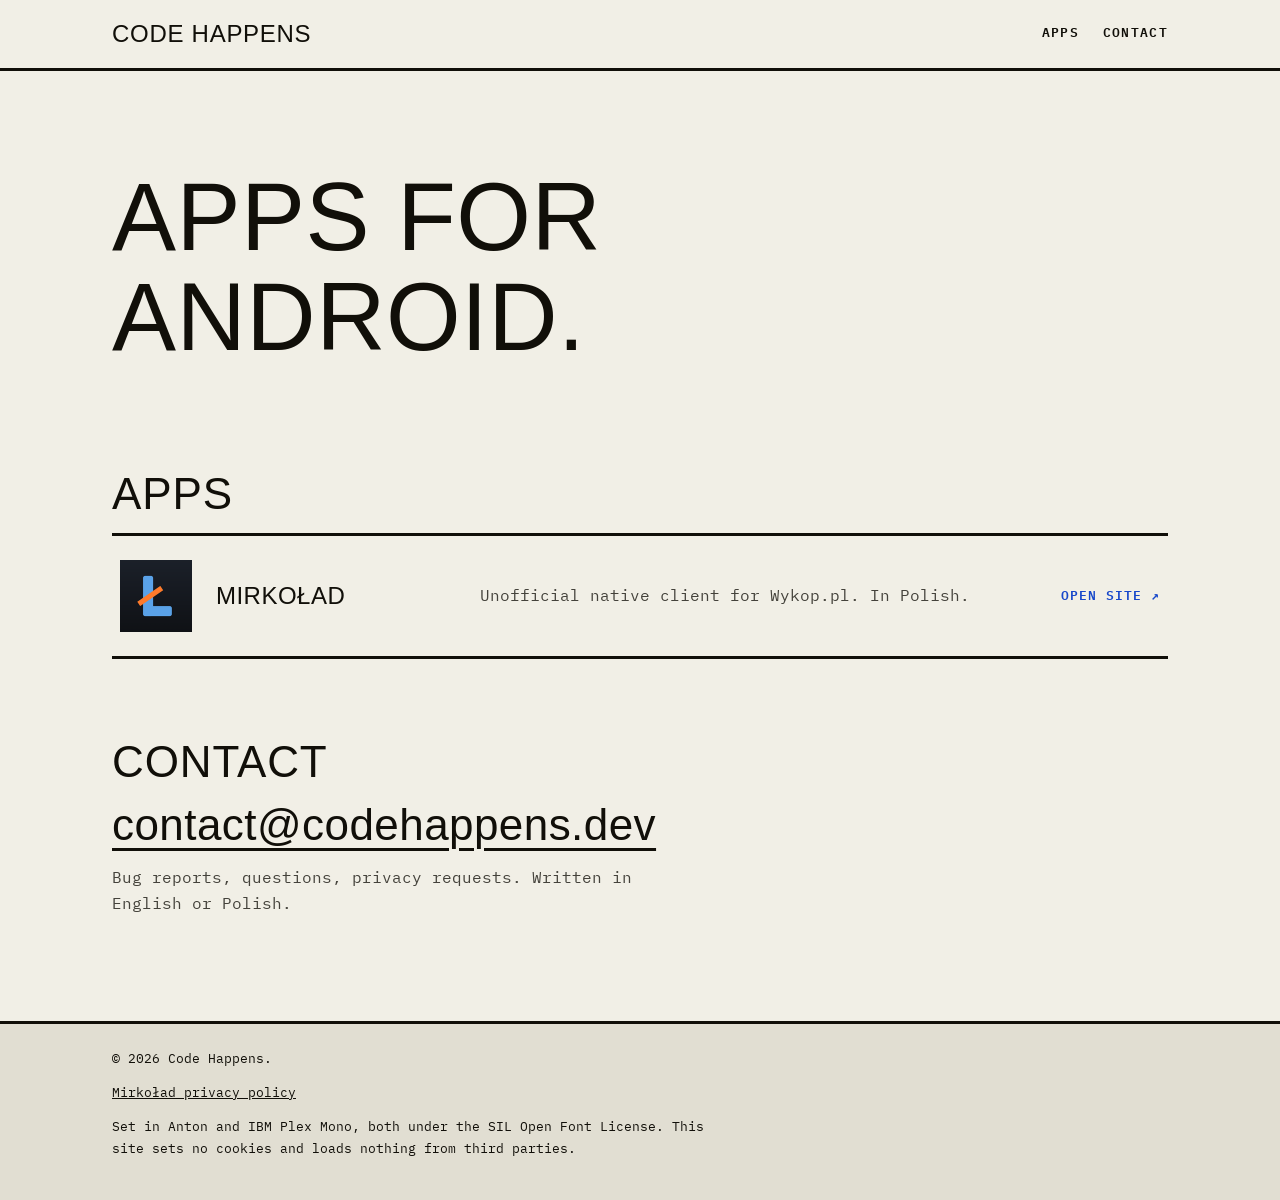
==== index.html @ ca989b29 "Strona codehappens.dev Co-Authored-By: Claude Opus 5.5 <noreply@anthropic.com> Claude-Session: https" ====
<!doctype html>
<html lang="en">
<head>
<meta charset="utf-8">
<meta name="viewport" content="width=device-width, initial-scale=1, viewport-fit=cover">
<meta http-equiv="Content-Security-Policy" content="default-src 'self'; img-src 'self' data:; base-uri 'none'; form-action 'none'">
<title>Code Happens — apps for Android</title>
<meta name="description" content="Code Happens makes apps for Android. Currently: Mirkoład, an unofficial native client for Wykop.pl.">
<link rel="canonical" href="https://codehappens.dev/">
<link rel="icon" href="favicon.svg" type="image/svg+xml">
<link rel="preload" href="fonts/Anton-400-latin.woff2" as="font" type="font/woff2" crossorigin>
<link rel="stylesheet" href="site.css">
</head>
<body>

<header class="slab">
  <div class="wrap slab__in">
    <a class="slab__mark" href="/">Code Happens</a>
    <nav class="slab__nav" aria-label="Primary">
      <a class="slab__link" href="#apps">Apps</a>
      <a class="slab__link" href="#contact">Contact</a>
    </nav>
  </div>
</header>

<main>
  <section class="wrap intro">
    <h1 class="intro__title">Apps for Android.</h1>
  </section>

  <section class="wrap block" id="apps">
    <h2 class="block__title">Apps</h2>
    <ul class="index">
      <li class="index__row">
        <a class="entry" href="https://mirkolad.codehappens.dev/">
          <img class="entry__icon" src="img/mirkolad.png" alt="" width="144" height="144">
          <span class="entry__name">Mirkoład</span>
          <span class="entry__what">Unofficial native client for Wykop.pl. In Polish.</span>
          <span class="entry__state entry__state--live">Open site ↗</span>
        </a>
      </li>
    </ul>
  </section>

  <section class="wrap block" id="contact">
    <h2 class="block__title">Contact</h2>
    <a class="contact__mail" href="mailto:contact@codehappens.dev">contact@codehappens.dev</a>
    <p class="contact__note">Bug reports, questions, privacy requests. Written in English or Polish.</p>
  </section>
</main>

<footer class="colophon">
  <div class="wrap colophon__in">
    <p>© 2026 Code Happens.</p>
    <p><a href="https://mirkolad.codehappens.dev/privacy-policy.html">Mirkoład privacy policy</a></p>
    <p>Set in Anton and IBM Plex Mono, both under the SIL Open Font License. This site sets no cookies and loads nothing from third parties.</p>
  </div>
</footer>

</body>
</html>
---- site.css ----
/* Hallmark · genre: editorial · macrostructure: Index-First · theme: Brutal · enrichment: none (typography + real app icons) · nav: N7 · footer: Ft4
 * tone: brutalist · anchor hue: 95 (paper) / 264 (accent) · N7 knobs: border=3px, tracked uppercase, text-only · Ft4 knobs: monospace, paragraphs, attribution
 * pre-emit critique: P4 H5 E4 S5 R5 V5
 */
@import url("fonts/fonts.css");
@import url("tokens.css");

*, *::before, *::after { box-sizing: border-box; }

html, body { overflow-x: clip; }

html {
  -webkit-text-size-adjust: 100%;
  text-size-adjust: 100%;
  scroll-behavior: smooth;
}

body {
  margin: 0;
  background: var(--color-paper);
  color: var(--color-ink);
  font-family: var(--font-body);
  font-size: var(--text-base);
  line-height: 1.6;
}

h1, h2, h3, p, ul, ol { margin: 0; }
ul, ol { padding: 0; list-style: none; }
img { display: block; max-width: 100%; height: auto; }

a { color: inherit; }
a:focus-visible {
  outline: var(--rule-heavy) solid var(--color-focus);
  outline-offset: 3px;
}

.wrap {
  max-width: var(--page-max);
  margin-inline: auto;
  padding-inline: var(--page-gutter);
}

/* N7 · brutal slab */
.slab {
  border-bottom: var(--rule-heavy) solid var(--color-ink);
}
.slab__in {
  display: flex;
  align-items: center;
  justify-content: space-between;
  gap: var(--space-md);
  padding-block: var(--space-sm);
}
.slab__mark {
  font-family: var(--font-display);
  font-size: var(--text-md);
  line-height: 1.05;
  letter-spacing: 0.03em;
  text-transform: uppercase;
  text-decoration: none;
  white-space: nowrap;
}
.slab__nav { display: flex; gap: var(--space-sm); }
.slab__link {
  display: inline-flex;
  align-items: center;
  min-height: 44px;
  font-size: var(--text-xs);
  font-weight: 600;
  letter-spacing: 0.06em;
  text-transform: uppercase;
  text-decoration: none;
  white-space: nowrap;
  border-bottom: var(--rule-heavy) solid transparent;
}
.slab__link:active { color: var(--color-accent); }

/* Intro */
.intro { padding-block: var(--space-2xl) var(--space-xl); }
.intro__title {
  font-family: var(--font-display);
  font-weight: 400;
  font-size: var(--text-display);
  line-height: 1.04;
  letter-spacing: 0.005em;
  text-transform: uppercase;
  max-width: 14ch;
  min-width: 0;
  overflow-wrap: anywhere;
}
.intro__lede {
  margin-top: var(--space-lg);
  max-width: 58ch;
}

/* Section heads */
.block { padding-block: var(--space-xl); }
.block__title {
  font-family: var(--font-display);
  font-weight: 400;
  font-size: var(--text-xl);
  line-height: 1.05;
  letter-spacing: 0.02em;
  text-transform: uppercase;
  overflow-wrap: anywhere;
}

/* The index */
.index {
  margin-top: var(--space-md);
  border-top: var(--rule-heavy) solid var(--color-ink);
}
.index__row { border-bottom: var(--rule-thin) solid var(--color-ink); }
.index__row:last-child { border-bottom-width: var(--rule-heavy); }

.entry {
  display: grid;
  grid-template-columns: 3.5rem minmax(0, 1fr);
  column-gap: var(--space-md);
  row-gap: var(--space-2xs);
  align-items: center;
  padding-block: var(--space-md);
  padding-inline: var(--space-xs);
  text-decoration: none;
}
.entry__icon { grid-row: span 3; width: 3.5rem; height: 3.5rem; }
.entry__name {
  font-family: var(--font-display);
  font-size: var(--text-lg);
  line-height: 1.1;
  letter-spacing: 0.02em;
  text-transform: uppercase;
  overflow-wrap: anywhere;
}
.entry__what { color: var(--color-muted); }
.entry__state {
  font-size: var(--text-sm);
  font-weight: 600;
  letter-spacing: 0.08em;
  text-transform: uppercase;
  white-space: nowrap;
}
.entry__state--live { color: var(--color-accent); }

a.entry { transition: background-color var(--dur-short) var(--ease-out); }
a.entry:active { background: var(--color-ink); color: var(--color-paper); }
a.entry:active .entry__what,
a.entry:active .entry__state { color: var(--color-paper); }

/* House rules */
.rules {
  margin-top: var(--space-md);
  display: grid;
  gap: var(--space-md);
  max-width: 62ch;
}
.rules li {
  padding-inline-start: var(--space-lg);
  position: relative;
}
.rules li::before {
  content: "";
  position: absolute;
  inset-inline-start: 0;
  top: 0.55em;
  width: 0.6rem;
  height: 0.6rem;
  background: var(--color-ink);
}
.rules strong { font-weight: 600; }

/* Contact */
.contact__mail {
  display: inline-block;
  margin-top: var(--space-md);
  font-family: var(--font-display);
  font-size: var(--text-xl);
  line-height: 1.1;
  letter-spacing: 0.01em;
  text-decoration-line: underline;
  text-decoration-thickness: var(--rule-heavy);
  text-underline-offset: 0.18em;
  white-space: nowrap;
}
.contact__mail:active { color: var(--color-accent); }
.contact__note { margin-top: var(--space-md); max-width: 58ch; color: var(--color-muted); }

/* Ft4 · dense colophon */
.colophon {
  margin-top: var(--space-2xl);
  border-top: var(--rule-heavy) solid var(--color-ink);
  background: var(--color-paper-2);
  font-size: var(--text-sm);
  line-height: 1.7;
}
.colophon__in {
  display: grid;
  gap: var(--space-sm);
  padding-block: var(--space-lg) var(--space-xl);
  max-width: var(--page-max);
}
.colophon p { max-width: 78ch; }
.colophon a { white-space: nowrap; }

@media (hover: hover) and (pointer: fine) {
  .slab__link:hover { border-bottom-color: var(--color-ink); }
  a.entry:hover { background: var(--color-ink); color: var(--color-paper); }
  a.entry:hover .entry__what,
  a.entry:hover .entry__state { color: var(--color-paper); }
  .contact__mail:hover { color: var(--color-accent); }
  .colophon a:hover { color: var(--color-accent); }
}

@media (min-width: 40rem) {
  .slab__mark { font-size: var(--text-lg); }
  .slab__link { font-size: var(--text-sm); letter-spacing: 0.1em; }
  .slab__nav { gap: var(--space-lg); }
  .intro { padding-block: var(--space-3xl) var(--space-2xl); }
}

@media (min-width: 60rem) {
  .entry {
    grid-template-columns: 4.5rem minmax(0, 15rem) minmax(0, 1fr) auto;
    column-gap: var(--space-lg);
    padding-block: var(--space-lg);
  }
  .entry__icon { grid-row: auto; width: 4.5rem; height: 4.5rem; }
}

@media (prefers-reduced-motion: reduce) {
  html { scroll-behavior: auto; }
  a.entry { transition: none; }
}
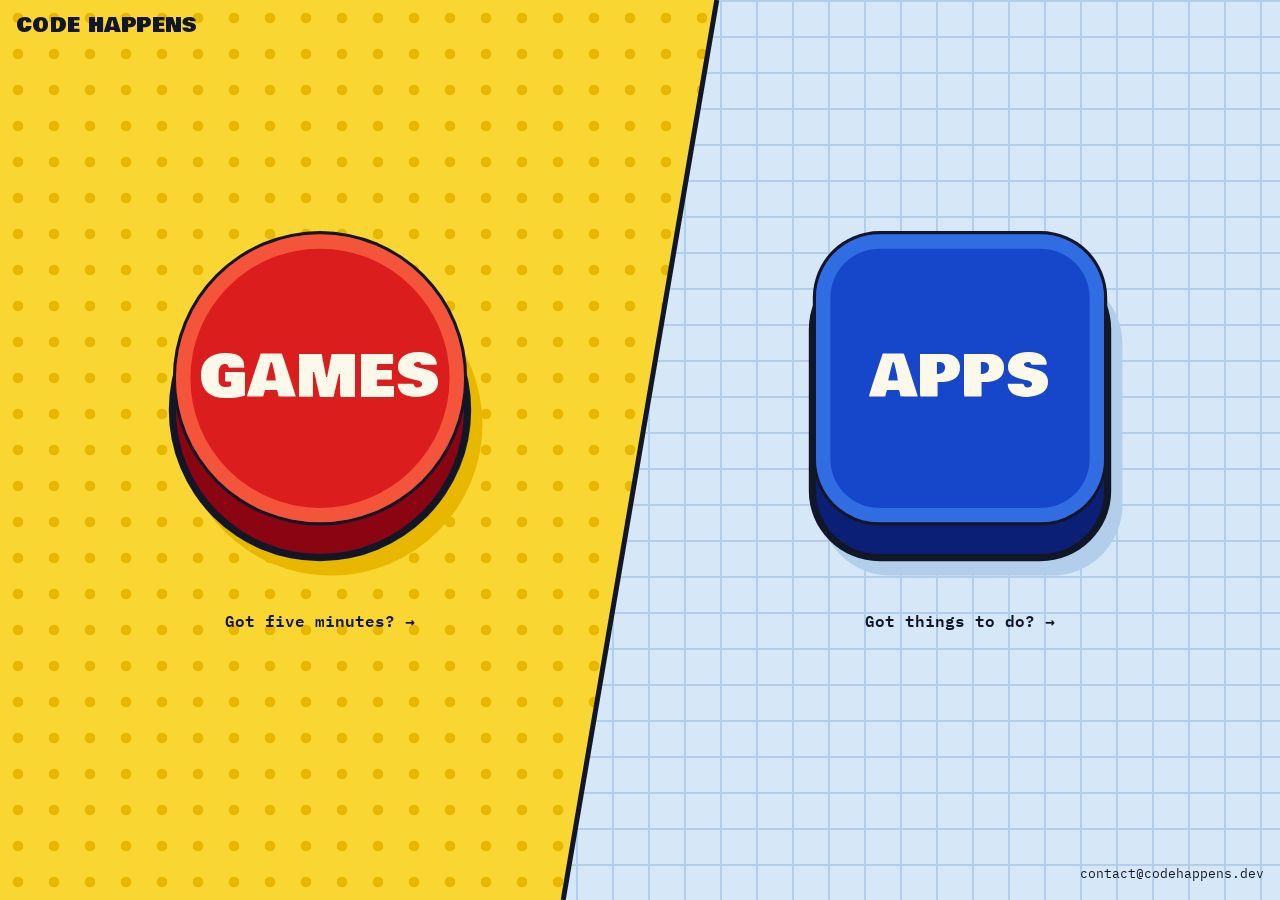
==== commit 7e8e557d: "Nowy wygląd: brama Games / Apps i podstrony Jeden ekran przecięty po skosie z dwoma wciskanymi przyc" ====
--- a/index.html
+++ b/index.html
@@ -1,61 +1,45 @@
 <!doctype html>
-<html lang="en">
+<html lang="en" class="page--gate">
 <head>
 <meta charset="utf-8">
 <meta name="viewport" content="width=device-width, initial-scale=1, viewport-fit=cover">
 <meta http-equiv="Content-Security-Policy" content="default-src 'self'; img-src 'self' data:; base-uri 'none'; form-action 'none'">
-<title>Code Happens — apps for Android</title>
-<meta name="description" content="Code Happens makes apps for Android. Currently: Mirkoład, an unofficial native client for Wykop.pl.">
+<title>Code Happens — games and apps for Android</title>
+<meta name="description" content="Code Happens makes games and apps for Android.">
 <link rel="canonical" href="https://codehappens.dev/">
-<link rel="icon" href="favicon.svg" type="image/svg+xml">
-<link rel="preload" href="fonts/Anton-400-latin.woff2" as="font" type="font/woff2" crossorigin>
-<link rel="stylesheet" href="site.css">
+<link rel="icon" href="/favicon.svg" type="image/svg+xml">
+<link rel="preload" href="/fonts/BowlbyOne-400-latin.woff2" as="font" type="font/woff2" crossorigin>
+<link rel="stylesheet" href="/site.css">
 </head>
 <body>
 
-<header class="slab">
-  <div class="wrap slab__in">
-    <a class="slab__mark" href="/">Code Happens</a>
-    <nav class="slab__nav" aria-label="Primary">
-      <a class="slab__link" href="#apps">Apps</a>
-      <a class="slab__link" href="#contact">Contact</a>
-    </nav>
-  </div>
-</header>
+<main class="gate">
+  <div class="field field--games" aria-hidden="true"></div>
+  <div class="field field--apps" aria-hidden="true"></div>
+  <svg class="seam" viewBox="0 0 100 100" preserveAspectRatio="none" aria-hidden="true">
+    <line class="seam__wide" x1="56" y1="0" x2="44" y2="100"/>
+    <line class="seam__tall" x1="0" y1="56" x2="100" y2="44"/>
+  </svg>
 
-<main>
-  <section class="wrap intro">
-    <h1 class="intro__title">Apps for Android.</h1>
-  </section>
+  <h1 class="mark">Code Happens</h1>
 
-  <section class="wrap block" id="apps">
-    <h2 class="block__title">Apps</h2>
-    <ul class="index">
-      <li class="index__row">
-        <a class="entry" href="https://mirkolad.codehappens.dev/">
-          <img class="entry__icon" src="img/mirkolad.png" alt="" width="144" height="144">
-          <span class="entry__name">Mirkoład</span>
-          <span class="entry__what">Unofficial native client for Wykop.pl. In Polish.</span>
-          <span class="entry__state entry__state--live">Open site ↗</span>
-        </a>
-      </li>
-    </ul>
-  </section>
+  <nav aria-label="Sections">
+    <a class="door door--games" href="/games/">
+      <span class="door__in">
+        <span class="btn btn--round"><span class="btn__cap">Games</span></span>
+        <span class="door__note">Got five minutes? <span class="door__arrow" aria-hidden="true">→</span></span>
+      </span>
+    </a>
+    <a class="door door--apps" href="/apps/">
+      <span class="door__in">
+        <span class="btn btn--key"><span class="btn__cap">Apps</span></span>
+        <span class="door__note">Got things to do? <span class="door__arrow" aria-hidden="true">→</span></span>
+      </span>
+    </a>
+  </nav>
 
-  <section class="wrap block" id="contact">
-    <h2 class="block__title">Contact</h2>
-    <a class="contact__mail" href="mailto:contact@codehappens.dev">contact@codehappens.dev</a>
-    <p class="contact__note">Bug reports, questions, privacy requests. Written in English or Polish.</p>
-  </section>
+  <a class="contact" href="mailto:contact@codehappens.dev">contact@codehappens.dev</a>
 </main>
-
-<footer class="colophon">
-  <div class="wrap colophon__in">
-    <p>© 2026 Code Happens.</p>
-    <p><a href="https://mirkolad.codehappens.dev/privacy-policy.html">Mirkoład privacy policy</a></p>
-    <p>Set in Anton and IBM Plex Mono, both under the SIL Open Font License. This site sets no cookies and loads nothing from third parties.</p>
-  </div>
-</footer>
 
 </body>
 </html>
--- a/site.css
+++ b/site.css
@@ -1,233 +1,180 @@
-/* Hallmark · genre: editorial · macrostructure: Index-First · theme: Brutal · enrichment: none (typography + real app icons) · nav: N7 · footer: Ft4
- * tone: brutalist · anchor hue: 95 (paper) / 264 (accent) · N7 knobs: border=3px, tracked uppercase, text-only · Ft4 knobs: monospace, paragraphs, attribution
- * pre-emit critique: P4 H5 E4 S5 R5 V5
+/* Hallmark · route: custom (bespoke) · structure: one-screen diagonal split, two physical push-buttons · idea: "an arcade button and a keycap"
+ * paper: oklch(88% 0.17 96) / oklch(92% 0.03 250) · accent: oklch(57% 0.22 28) + oklch(46% 0.21 264) · display: Bowlby One · body: IBM Plex Mono
+ * axes: light / display-heavy / warm+cool · studied: no
+ * pre-emit critique: P5 H4 E4 S5 R4 V5
  */
 @import url("fonts/fonts.css");
 @import url("tokens.css");
 
 *, *::before, *::after { box-sizing: border-box; }
+html, body { overflow-x: clip; }
+body { margin: 0; color: var(--color-ink); font: 400 var(--text-base)/1.55 var(--font-body); }
+a { color: inherit; }
+a:focus-visible { outline: 4px solid var(--color-ink); outline-offset: 4px; }
 
-html, body { overflow-x: clip; }
+/* ---------- Front page: one sheet cut on a diagonal ---------- */
 
-html {
-  -webkit-text-size-adjust: 100%;
-  text-size-adjust: 100%;
-  scroll-behavior: smooth;
+.page--gate, .page--gate body { height: 100%; overflow: clip; }
+.page--gate body { background: var(--color-games); }
+
+.gate { position: relative; height: 100vh; height: 100dvh; overflow: hidden; }
+
+.field { position: absolute; inset: 0; overflow: hidden; }
+.field::before { content: ""; position: absolute; inset: calc(var(--tile) * -1); }
+.field--games { background: var(--color-games); }
+.field--games::before {
+  background-image: radial-gradient(circle, var(--color-games-deep) 0 20%, transparent 22%);
+  background-size: var(--tile) var(--tile);
+  animation: drift-games 9s linear infinite;
+}
+.field--apps { background: var(--color-apps); clip-path: var(--cut-apps); animation: slide-in var(--dur-long) var(--ease-out) backwards; }
+.field--apps::before {
+  background-image:
+    linear-gradient(var(--color-apps-deep) 0 2px, transparent 2px),
+    linear-gradient(90deg, var(--color-apps-deep) 0 2px, transparent 2px);
+  background-size: var(--tile) var(--tile);
+  animation: drift-apps 14s linear infinite;
 }
 
-body {
-  margin: 0;
-  background: var(--color-paper);
-  color: var(--color-ink);
-  font-family: var(--font-body);
-  font-size: var(--text-base);
-  line-height: 1.6;
+.seam { position: absolute; inset: 0; width: 100%; height: 100%; pointer-events: none; animation: fade-in var(--dur-long) var(--ease-out) 260ms backwards; }
+.seam line { stroke: var(--color-ink); stroke-width: 5; vector-effect: non-scaling-stroke; }
+.seam__tall { display: none; }
+@media (max-aspect-ratio: 1/1) {
+  .seam__wide { display: none; }
+  .seam__tall { display: inline; }
 }
 
-h1, h2, h3, p, ul, ol { margin: 0; }
-ul, ol { padding: 0; list-style: none; }
-img { display: block; max-width: 100%; height: auto; }
+.door { position: absolute; inset: 0; text-decoration: none; -webkit-tap-highlight-color: transparent; }
+.door--games { clip-path: var(--cut-games); }
+.door--apps  { clip-path: var(--cut-apps); }
+.door:focus-visible { outline: none; }
+.door:focus-visible .btn { outline: 4px solid var(--color-ink); outline-offset: 1.1rem; }
 
-a { color: inherit; }
-a:focus-visible {
-  outline: var(--rule-heavy) solid var(--color-focus);
-  outline-offset: 3px;
+.door__in {
+  position: absolute; display: flex; flex-direction: column; align-items: center; justify-content: center;
+  gap: calc(var(--lift) + var(--space-lg)); padding: var(--space-lg);
+}
+.door--games .door__in { inset: 0 50% 0 0; }
+.door--apps  .door__in { inset: 0 0 0 50%; }
+@media (max-aspect-ratio: 1/1) {
+  .door--games .door__in { inset: 0 0 50% 0; padding-top: 3.5rem; }
+  .door--apps  .door__in { inset: 50% 0 0 0; padding-bottom: 3rem; }
 }
 
-.wrap {
-  max-width: var(--page-max);
-  margin-inline: auto;
-  padding-inline: var(--page-gutter);
+/* The button: a collar on the ground, a side wall, and a cap that travels. */
+.btn {
+  position: relative; display: block; width: var(--btn); height: var(--btn); flex: none;
+  box-shadow: 0 0 0 0.45rem var(--color-ink), 0.7rem 0.9rem 0 0.45rem var(--shadow);
+  background: var(--side);
+  animation: drop var(--dur-long) var(--ease-out) var(--delay) backwards;
+}
+.btn__cap {
+  position: absolute; inset: 0; display: grid; place-items: center;
+  background: var(--cap); color: var(--color-cap-text);
+  box-shadow: inset 0 0 0 calc(var(--btn) * 0.05) var(--cap-hi), 0 0 0 0.2rem var(--color-ink);
+  font-family: var(--font-display); font-style: normal; font-size: calc(var(--btn) * 0.2); line-height: 1;
+  letter-spacing: 0.02em; text-transform: uppercase; white-space: nowrap;
+  transform: translateY(calc(var(--lift) * -1));
+  transition: transform var(--dur-micro) var(--ease-out);
+  animation: press 900ms var(--ease-in-out) calc(var(--delay) + 420ms) backwards;
+}
+.btn--round, .btn--round .btn__cap { border-radius: 50%; }
+.btn--key,   .btn--key .btn__cap   { border-radius: 22%; }
+.btn--round { --cap: var(--color-red);    --cap-hi: var(--color-red-hi);    --side: var(--color-red-side);    --shadow: var(--color-games-deep); --delay: 180ms; }
+.btn--key   { --cap: var(--color-cobalt); --cap-hi: var(--color-cobalt-hi); --side: var(--color-cobalt-side); --shadow: var(--color-apps-deep);  --delay: 320ms; }
+
+@media (hover: hover) {
+  .door:hover .btn__cap { transform: translateY(calc(var(--lift) * -1.3)); }
+  .door:hover .door__arrow { transform: translateX(0.35rem); }
+}
+.door:active .btn__cap { transform: translateY(calc(var(--lift) * -0.18)); }
+
+.door__note { font-weight: 600; white-space: nowrap; animation: fade-in var(--dur-long) var(--ease-out) 700ms backwards; }
+.door__arrow { display: inline-block; transition: transform var(--dur-micro) var(--ease-out); }
+
+.mark {
+  margin: 0; font-family: var(--font-display); font-style: normal; font-weight: 400; font-size: var(--text-md); line-height: 1;
+  text-transform: uppercase; letter-spacing: 0.02em; text-decoration: none; white-space: nowrap;
+}
+.gate .mark { position: absolute; top: var(--space-md); left: var(--space-md); pointer-events: none; }
+.gate .contact { position: absolute; right: var(--space-md); bottom: var(--space-md); margin: 0; font-size: var(--text-sm); text-decoration: none; }
+
+/* ---------- Games / Apps pages: one field, a shelf of entries ---------- */
+
+.page--games { --field: var(--color-games); --field-deep: var(--color-games-deep); }
+.page--apps  { --field: var(--color-apps);  --field-deep: var(--color-apps-deep); }
+.page--games body, .page--apps body { background: var(--field); min-height: 100vh; min-height: 100dvh; display: flex; flex-direction: column; }
+
+.page--games body::before, .page--apps body::before { content: ""; position: fixed; inset: calc(var(--tile) * -1); z-index: -1; background-size: var(--tile) var(--tile); }
+.page--games body::before {
+  background-image: radial-gradient(circle, var(--field-deep) 0 20%, transparent 22%);
+  animation: drift-games 9s linear infinite;
+}
+.page--apps body::before {
+  background-image:
+    linear-gradient(var(--field-deep) 0 2px, transparent 2px),
+    linear-gradient(90deg, var(--field-deep) 0 2px, transparent 2px);
+  animation: drift-apps 14s linear infinite;
 }
 
-/* N7 · brutal slab */
-.slab {
-  border-bottom: var(--rule-heavy) solid var(--color-ink);
+.wrap { width: 100%; max-width: var(--page-max); margin-inline: auto; padding-inline: var(--space-md); }
+
+.bar { display: flex; align-items: center; justify-content: space-between; gap: var(--space-md); padding-block: var(--space-md); }
+
+/* Small version of the other section's button. */
+.swap { display: inline-block; flex: none; margin-top: 0.3rem; background: var(--side); box-shadow: 0 0 0 0.15rem var(--color-ink); text-decoration: none; }
+.swap__cap {
+  display: block; padding: 0.4rem 0.9rem; background: var(--cap); color: var(--color-cap-text);
+  box-shadow: 0 0 0 0.15rem var(--color-ink);
+  font-family: var(--font-display); font-style: normal; font-size: var(--text-base); line-height: 1.2; text-transform: uppercase; letter-spacing: 0.02em; white-space: nowrap;
+  transform: translateY(-0.3rem); transition: transform var(--dur-micro) var(--ease-out);
 }
-.slab__in {
-  display: flex;
-  align-items: center;
-  justify-content: space-between;
-  gap: var(--space-md);
-  padding-block: var(--space-sm);
+.swap--round, .swap--round .swap__cap { border-radius: 999px; }
+.swap--key,   .swap--key .swap__cap   { border-radius: 0.55rem; }
+.swap--round { --cap: var(--color-red);    --side: var(--color-red-side); }
+.swap--key   { --cap: var(--color-cobalt); --side: var(--color-cobalt-side); }
+@media (hover: hover) { .swap:hover .swap__cap { transform: translateY(-0.4rem); } }
+.swap:active .swap__cap { transform: translateY(-0.05rem); }
+.swap:focus-visible { outline-offset: 0.6rem; }
+
+.shelf { flex: 1; padding-block: var(--space-xl) var(--space-2xl); }
+.shelf__title {
+  margin: 0; font-family: var(--font-display); font-style: normal; font-weight: 400; font-size: var(--text-display); line-height: 0.95;
+  text-transform: uppercase; letter-spacing: 0.01em; overflow-wrap: anywhere; min-width: 0;
 }
-.slab__mark {
-  font-family: var(--font-display);
-  font-size: var(--text-md);
-  line-height: 1.05;
-  letter-spacing: 0.03em;
-  text-transform: uppercase;
-  text-decoration: none;
-  white-space: nowrap;
+.shelf__lede { margin: var(--space-sm) 0 0; font-weight: 600; }
+.shelf__list { list-style: none; margin: var(--space-xl) 0 0; padding: 0; display: grid; gap: var(--space-lg); }
+
+.item {
+  display: grid; grid-template-columns: auto minmax(0, 1fr); column-gap: var(--space-md); align-items: center;
+  padding: var(--space-md); background: var(--color-card); border: 0.2rem solid var(--color-ink); border-radius: 1.25rem;
+  box-shadow: 0.5rem 0.6rem 0 var(--field-deep); text-decoration: none;
+  transition: transform var(--dur-micro) var(--ease-out);
 }
-.slab__nav { display: flex; gap: var(--space-sm); }
-.slab__link {
-  display: inline-flex;
-  align-items: center;
-  min-height: 44px;
-  font-size: var(--text-xs);
-  font-weight: 600;
-  letter-spacing: 0.06em;
-  text-transform: uppercase;
-  text-decoration: none;
-  white-space: nowrap;
-  border-bottom: var(--rule-heavy) solid transparent;
-}
-.slab__link:active { color: var(--color-accent); }
+.item__icon { grid-row: span 3; width: 5rem; height: 5rem; border-radius: 22%; border: 0.15rem solid var(--color-ink); }
+.item__name { font-weight: 600; font-size: var(--text-md); line-height: 1.2; }
+.item__what { font-size: var(--text-sm); }
+.item__state { margin-top: var(--space-xs); font-size: var(--text-sm); font-weight: 600; }
+@media (hover: hover) { a.item:hover { transform: translateY(-0.2rem); } }
+a.item:active { transform: translateY(0.15rem); }
 
-/* Intro */
-.intro { padding-block: var(--space-2xl) var(--space-xl); }
-.intro__title {
-  font-family: var(--font-display);
-  font-weight: 400;
-  font-size: var(--text-display);
-  line-height: 1.04;
-  letter-spacing: 0.005em;
-  text-transform: uppercase;
-  max-width: 14ch;
-  min-width: 0;
-  overflow-wrap: anywhere;
-}
-.intro__lede {
-  margin-top: var(--space-lg);
-  max-width: 58ch;
-}
+.foot { display: flex; flex-wrap: wrap; justify-content: space-between; gap: var(--space-xs) var(--space-lg); padding-block: var(--space-lg); font-size: var(--text-sm); }
+.foot p { margin: 0; }
 
-/* Section heads */
-.block { padding-block: var(--space-xl); }
-.block__title {
-  font-family: var(--font-display);
-  font-weight: 400;
-  font-size: var(--text-xl);
-  line-height: 1.05;
-  letter-spacing: 0.02em;
-  text-transform: uppercase;
-  overflow-wrap: anywhere;
-}
+/* ---------- Motion ---------- */
 
-/* The index */
-.index {
-  margin-top: var(--space-md);
-  border-top: var(--rule-heavy) solid var(--color-ink);
-}
-.index__row { border-bottom: var(--rule-thin) solid var(--color-ink); }
-.index__row:last-child { border-bottom-width: var(--rule-heavy); }
-
-.entry {
-  display: grid;
-  grid-template-columns: 3.5rem minmax(0, 1fr);
-  column-gap: var(--space-md);
-  row-gap: var(--space-2xs);
-  align-items: center;
-  padding-block: var(--space-md);
-  padding-inline: var(--space-xs);
-  text-decoration: none;
-}
-.entry__icon { grid-row: span 3; width: 3.5rem; height: 3.5rem; }
-.entry__name {
-  font-family: var(--font-display);
-  font-size: var(--text-lg);
-  line-height: 1.1;
-  letter-spacing: 0.02em;
-  text-transform: uppercase;
-  overflow-wrap: anywhere;
-}
-.entry__what { color: var(--color-muted); }
-.entry__state {
-  font-size: var(--text-sm);
-  font-weight: 600;
-  letter-spacing: 0.08em;
-  text-transform: uppercase;
-  white-space: nowrap;
-}
-.entry__state--live { color: var(--color-accent); }
-
-a.entry { transition: background-color var(--dur-short) var(--ease-out); }
-a.entry:active { background: var(--color-ink); color: var(--color-paper); }
-a.entry:active .entry__what,
-a.entry:active .entry__state { color: var(--color-paper); }
-
-/* House rules */
-.rules {
-  margin-top: var(--space-md);
-  display: grid;
-  gap: var(--space-md);
-  max-width: 62ch;
-}
-.rules li {
-  padding-inline-start: var(--space-lg);
-  position: relative;
-}
-.rules li::before {
-  content: "";
-  position: absolute;
-  inset-inline-start: 0;
-  top: 0.55em;
-  width: 0.6rem;
-  height: 0.6rem;
-  background: var(--color-ink);
-}
-.rules strong { font-weight: 600; }
-
-/* Contact */
-.contact__mail {
-  display: inline-block;
-  margin-top: var(--space-md);
-  font-family: var(--font-display);
-  font-size: var(--text-xl);
-  line-height: 1.1;
-  letter-spacing: 0.01em;
-  text-decoration-line: underline;
-  text-decoration-thickness: var(--rule-heavy);
-  text-underline-offset: 0.18em;
-  white-space: nowrap;
-}
-.contact__mail:active { color: var(--color-accent); }
-.contact__note { margin-top: var(--space-md); max-width: 58ch; color: var(--color-muted); }
-
-/* Ft4 · dense colophon */
-.colophon {
-  margin-top: var(--space-2xl);
-  border-top: var(--rule-heavy) solid var(--color-ink);
-  background: var(--color-paper-2);
-  font-size: var(--text-sm);
-  line-height: 1.7;
-}
-.colophon__in {
-  display: grid;
-  gap: var(--space-sm);
-  padding-block: var(--space-lg) var(--space-xl);
-  max-width: var(--page-max);
-}
-.colophon p { max-width: 78ch; }
-.colophon a { white-space: nowrap; }
-
-@media (hover: hover) and (pointer: fine) {
-  .slab__link:hover { border-bottom-color: var(--color-ink); }
-  a.entry:hover { background: var(--color-ink); color: var(--color-paper); }
-  a.entry:hover .entry__what,
-  a.entry:hover .entry__state { color: var(--color-paper); }
-  .contact__mail:hover { color: var(--color-accent); }
-  .colophon a:hover { color: var(--color-accent); }
-}
-
-@media (min-width: 40rem) {
-  .slab__mark { font-size: var(--text-lg); }
-  .slab__link { font-size: var(--text-sm); letter-spacing: 0.1em; }
-  .slab__nav { gap: var(--space-lg); }
-  .intro { padding-block: var(--space-3xl) var(--space-2xl); }
-}
-
-@media (min-width: 60rem) {
-  .entry {
-    grid-template-columns: 4.5rem minmax(0, 15rem) minmax(0, 1fr) auto;
-    column-gap: var(--space-lg);
-    padding-block: var(--space-lg);
-  }
-  .entry__icon { grid-row: auto; width: 4.5rem; height: 4.5rem; }
+@keyframes drift-games { to { transform: translate(var(--tile), var(--tile)); } }
+@keyframes drift-apps  { to { transform: translate(calc(var(--tile) * -1), var(--tile)); } }
+@keyframes slide-in { from { transform: var(--slide-apps); } }
+@keyframes fade-in  { from { opacity: 0; } }
+@keyframes drop     { from { opacity: 0; transform: translateY(-2.5rem); } }
+@keyframes press {
+  0%, 100% { transform: translateY(calc(var(--lift) * -1)); }
+  45%      { transform: translateY(calc(var(--lift) * -0.18)); }
 }
 
 @media (prefers-reduced-motion: reduce) {
-  html { scroll-behavior: auto; }
-  a.entry { transition: none; }
+  .field::before, .field--apps, .seam, .btn, .btn__cap, .door__note,
+  .page--games body::before, .page--apps body::before { animation: none; }
+  .btn__cap, .door__arrow, .swap__cap, .item { transition: none; }
 }
